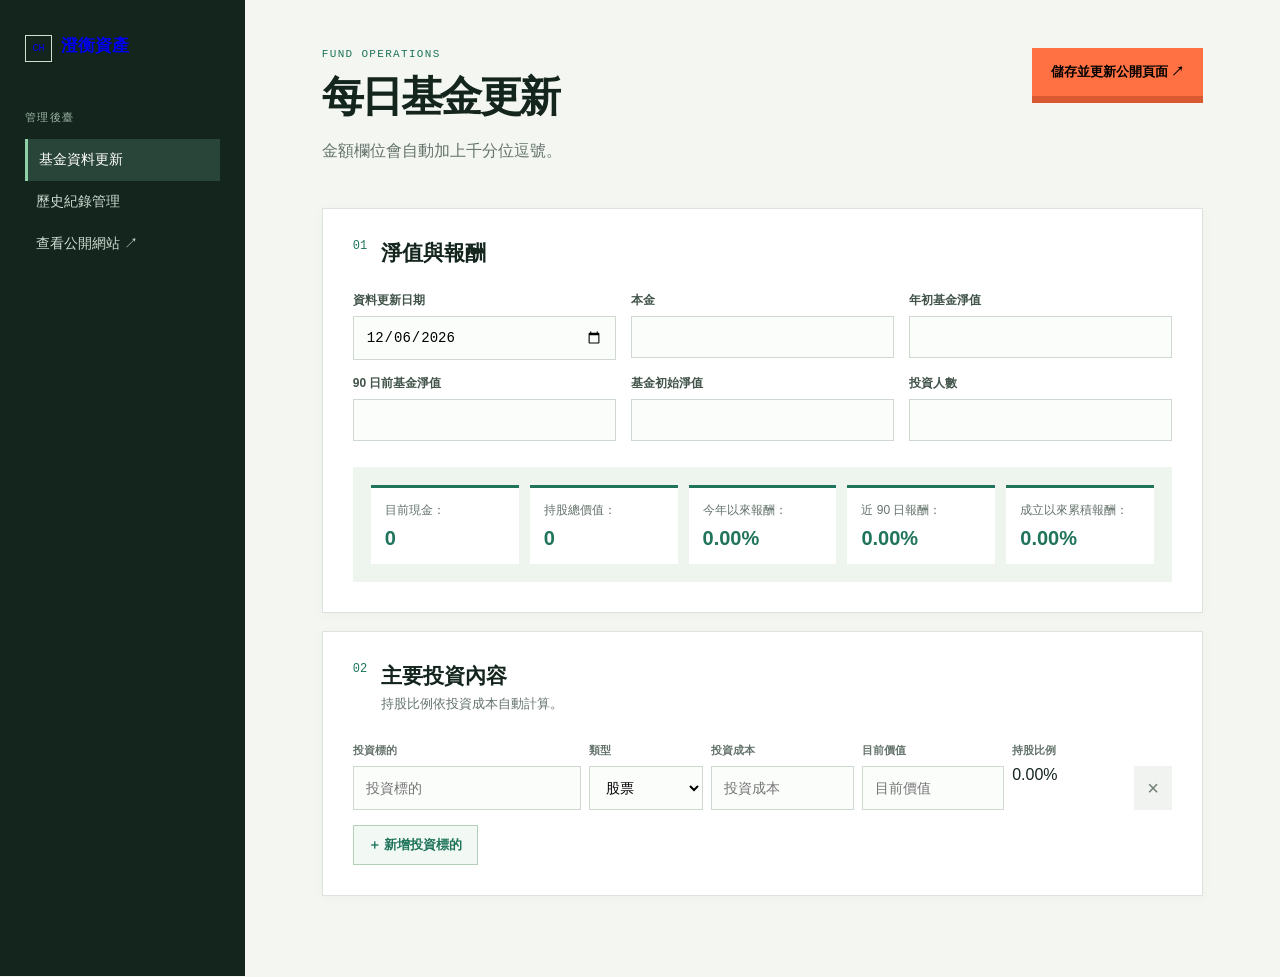
==== admin.html @ 63295f81 "Initial fund investment website" ====
<!doctype html><html lang="zh-Hant"><head><meta charset="UTF-8"><meta name="viewport" content="width=device-width,initial-scale=1"><title>基金資料更新｜後臺</title><link rel="stylesheet" href="admin.css"></head><body><aside><a class="brand" href="index.html"><i>CH</i>澄衡資產</a><p>管理後臺</p><nav><a class="active" href="admin.html">基金資料更新</a><a href="history.html">歷史紀錄管理</a><a href="index.html" target="_blank">查看公開網站 ↗</a></nav></aside><main id="overview"><header><div><p class="eyebrow">FUND OPERATIONS</p><h1>每日基金更新</h1><p>金額欄位會自動加上千分位逗號。</p></div><button form="fund-form" class="save">儲存並更新公開頁面 ↗</button></header><form id="fund-form"><section><div class="section-title"><span>01</span><div><h2>淨值與報酬</h2></div></div><div class="grid"><label>資料更新日期<input name="updatedAt" type="date" required></label><label>目前基金淨值<input name="nav" type="number" step="0.01" required></label><label>本金<input class="money" name="principal" inputmode="decimal" required></label><label>年初基金淨值<input name="yearStartNav" type="number" step="0.01" required></label><label>90 日前基金淨值<input name="nav90" type="number" step="0.01" required></label><label>基金初始淨值<input name="initialNav" type="number" step="0.01" required></label><label>投資人數<input name="investors" type="number" required></label></div><div class="calculated"><div>目前現金：<strong id="cash-output">—</strong></div><div>持股總價值：<strong id="stock-output">—</strong></div><div>今年以來報酬：<strong id="ytd-output">—</strong></div><div>近 90 日報酬：<strong id="return90-output">—</strong></div><div>成立以來累積報酬：<strong id="total-output">—</strong></div></div></section><section><div class="section-title"><span>02</span><div><h2>主要投資內容</h2><p>持股比例依投資成本自動計算。</p></div></div><div class="holding headers"><span>投資標的</span><span>類型</span><span>投資成本</span><span>目前價值</span><span>持股比例</span><span></span></div><div id="holdings"></div><button type="button" class="add" id="add-holding">＋ 新增投資標的</button></section></form></main><template id="holding-template"><div class="holding"><input name="holdingName" placeholder="投資標的" required><select name="holdingType"><option>股票</option><option>權證</option><option>債券</option><option>基金</option><option>現金</option><option>其他</option></select><input class="money" name="holdingCost" inputmode="decimal" placeholder="投資成本" required><input class="money" name="holdingValue" inputmode="decimal" placeholder="目前價值" required><output class="weight">—</output><button type="button">×</button></div></template><script src="admin.js"></script></body></html>
---- admin.css ----
:root{--ink:#13251d;--paper:#f4f6f2;--line:#dce3dc;--green:#1f745b;--orange:#ff7142;--muted:#64736b}*{box-sizing:border-box}body{margin:0;background:var(--paper);color:var(--ink);font-family:'Noto Sans TC',Arial,sans-serif;display:grid;grid-template-columns:245px 1fr}aside{min-height:100vh;padding:34px 25px;background:var(--ink);color:#f1f7f2}.brand{font-size:17px;font-weight:700;text-decoration:none}.brand i{display:inline-grid;place-items:center;width:27px;height:27px;margin-right:9px;border:1px solid #cbe2d0;font:10px monospace;font-style:normal}aside p{margin:48px 0 14px;color:#9fb5a5;font-size:11px;letter-spacing:.12em}nav a{display:block;padding:12px 11px;color:#cedbd1;text-decoration:none;font-size:14px}nav .active{background:#294438;color:#fff;border-left:3px solid #8fd1a7}main{max-width:1280px;padding:48px 6vw 80px}header{display:flex;align-items:flex-start;justify-content:space-between;margin-bottom:30px}.eyebrow{margin:0 0 9px;color:var(--green);font:11px monospace;letter-spacing:.12em}h1{margin:0;font-size:42px;letter-spacing:-.06em}header p:last-child{color:var(--muted)}.save{border:0;background:var(--orange);padding:15px 19px;font-weight:700;cursor:pointer;box-shadow:0 7px 0 #d95a31}section{margin-top:18px;padding:30px;background:#fff;border:1px solid var(--line);box-shadow:0 2px 12px #19291d08}.section-title{display:flex;gap:14px;align-items:start}.section-title>span{color:var(--green);font:12px monospace}.section-title h2{margin:0;font-size:21px}.section-title p{margin:5px 0;color:var(--muted);font-size:13px}.grid{display:grid;grid-template-columns:repeat(3,1fr);gap:15px;margin-top:25px}label{font-size:12px;font-weight:700;color:#42544a}input,select{display:block;width:100%;margin-top:7px;padding:12px;border:1px solid #cfd9d0;background:#fbfdfb;font-size:14px}.calculated{display:grid;grid-template-columns:repeat(5,1fr);gap:11px;margin-top:26px;padding:18px;background:#edf5ee}.calculated div{padding:14px;background:#fff;border-top:3px solid var(--green);font-size:12px;color:var(--muted)}.calculated strong{display:block;margin-top:8px;color:var(--green);font-size:20px}.holding{display:grid;grid-template-columns:2fr 1fr 1.25fr 1.25fr 1fr 38px;gap:8px;margin-top:8px}.holding input,.holding select{margin:0}.headers{margin-top:25px;color:var(--muted);font-size:11px;font-weight:700}.holding button{border:0;background:#f0f3ef;color:#6f7d73;font-size:20px;cursor:pointer}.add{margin-top:15px;padding:10px 14px;border:1px solid #b3cfba;background:#f2f8f3;color:var(--green);font-weight:700;cursor:pointer}.history-panel{margin-top:18px}.history-list{margin-top:22px;border-top:1px solid var(--line)}.history-row{display:grid;grid-template-columns:1.2fr 1fr 1fr auto;gap:14px;align-items:center;padding:15px 4px;border-bottom:1px solid var(--line);font-size:13px}.history-row strong{display:block;font-size:15px}.history-row small{color:var(--muted)}.history-actions{display:flex;gap:8px}.history-actions button{padding:8px 10px;border:1px solid #b3cfba;background:#f2f8f3;color:var(--green);font-weight:700;cursor:pointer}.history-actions .delete{border-color:#efb9a8;background:#fff3ef;color:#b84727}.history-empty{color:var(--muted)}@media(max-width:850px){body{display:block}aside{min-height:0;padding:20px}aside p,nav{display:none}main{padding:35px 5vw}header{display:block}.save{margin-top:18px}.grid,.calculated{grid-template-columns:1fr 1fr}.holding{grid-template-columns:1fr 1fr}.headers{display:none}.history-row{grid-template-columns:1fr}.history-actions{margin-top:4px}}
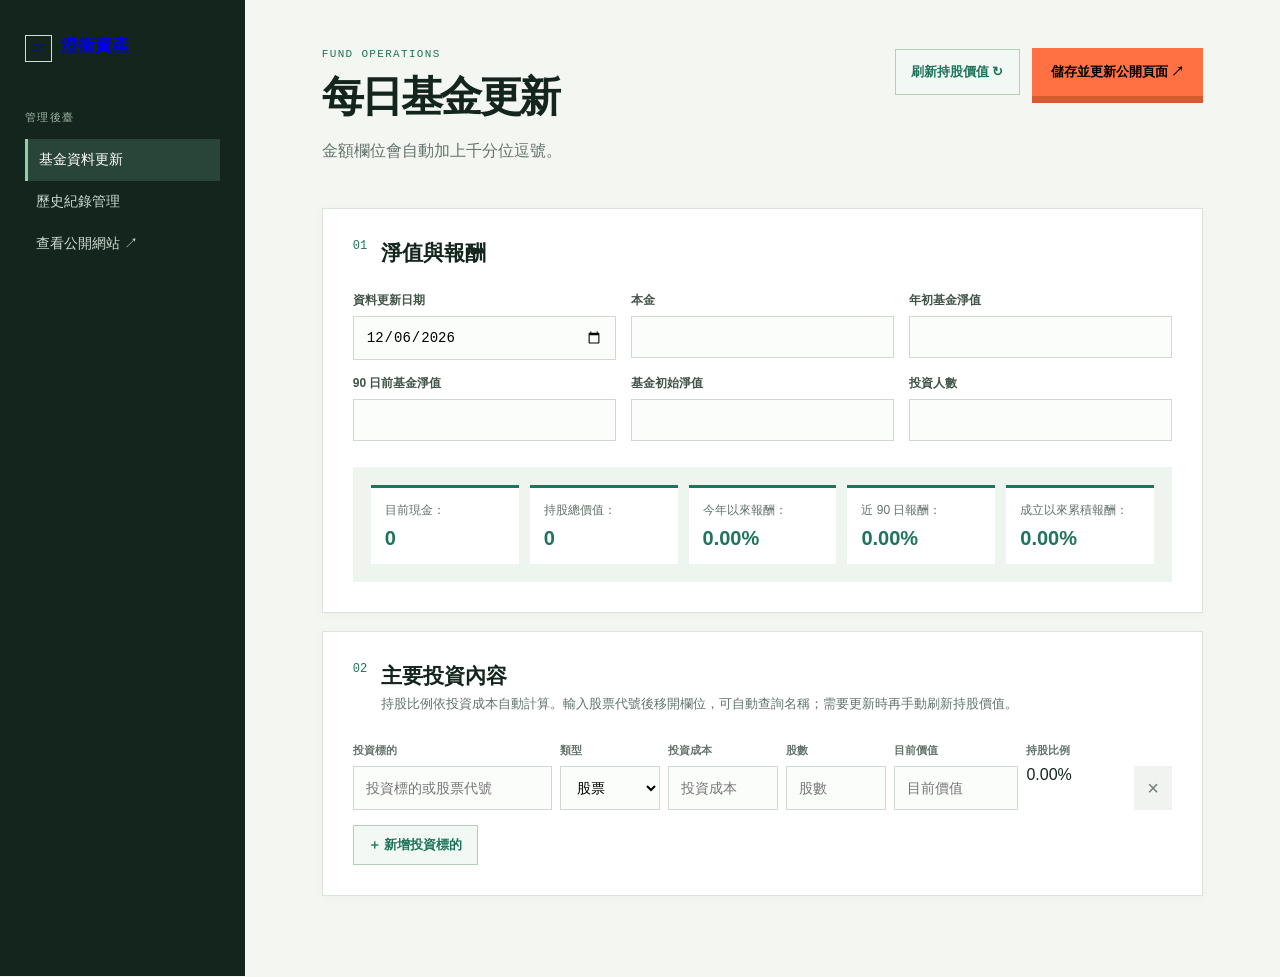
==== commit 468b4ad8: "Add stock lookup and manual price refresh" ====
--- a/admin.html
+++ b/admin.html
@@ -1 +1,37 @@
-<!doctype html><html lang="zh-Hant"><head><meta charset="UTF-8"><meta name="viewport" content="width=device-width,initial-scale=1"><title>基金資料更新｜後臺</title><link rel="stylesheet" href="admin.css"></head><body><aside><a class="brand" href="index.html"><i>CH</i>澄衡資產</a><p>管理後臺</p><nav><a class="active" href="admin.html">基金資料更新</a><a href="history.html">歷史紀錄管理</a><a href="index.html" target="_blank">查看公開網站 ↗</a></nav></aside><main id="overview"><header><div><p class="eyebrow">FUND OPERATIONS</p><h1>每日基金更新</h1><p>金額欄位會自動加上千分位逗號。</p></div><button form="fund-form" class="save">儲存並更新公開頁面 ↗</button></header><form id="fund-form"><section><div class="section-title"><span>01</span><div><h2>淨值與報酬</h2></div></div><div class="grid"><label>資料更新日期<input name="updatedAt" type="date" required></label><label>目前基金淨值<input name="nav" type="number" step="0.01" required></label><label>本金<input class="money" name="principal" inputmode="decimal" required></label><label>年初基金淨值<input name="yearStartNav" type="number" step="0.01" required></label><label>90 日前基金淨值<input name="nav90" type="number" step="0.01" required></label><label>基金初始淨值<input name="initialNav" type="number" step="0.01" required></label><label>投資人數<input name="investors" type="number" required></label></div><div class="calculated"><div>目前現金：<strong id="cash-output">—</strong></div><div>持股總價值：<strong id="stock-output">—</strong></div><div>今年以來報酬：<strong id="ytd-output">—</strong></div><div>近 90 日報酬：<strong id="return90-output">—</strong></div><div>成立以來累積報酬：<strong id="total-output">—</strong></div></div></section><section><div class="section-title"><span>02</span><div><h2>主要投資內容</h2><p>持股比例依投資成本自動計算。</p></div></div><div class="holding headers"><span>投資標的</span><span>類型</span><span>投資成本</span><span>目前價值</span><span>持股比例</span><span></span></div><div id="holdings"></div><button type="button" class="add" id="add-holding">＋ 新增投資標的</button></section></form></main><template id="holding-template"><div class="holding"><input name="holdingName" placeholder="投資標的" required><select name="holdingType"><option>股票</option><option>權證</option><option>債券</option><option>基金</option><option>現金</option><option>其他</option></select><input class="money" name="holdingCost" inputmode="decimal" placeholder="投資成本" required><input class="money" name="holdingValue" inputmode="decimal" placeholder="目前價值" required><output class="weight">—</output><button type="button">×</button></div></template><script src="admin.js"></script></body></html>
+<!doctype html>
+<html lang="zh-Hant">
+<head>
+  <meta charset="UTF-8">
+  <meta name="viewport" content="width=device-width,initial-scale=1">
+  <title>基金資料更新｜後臺</title>
+  <link rel="stylesheet" href="admin.css">
+  <link rel="stylesheet" href="stock-lookup.css">
+</head>
+<body>
+  <aside>
+    <a class="brand" href="index.html"><i>CH</i>澄衡資產</a>
+    <p>管理後臺</p>
+    <nav><a class="active" href="admin.html">基金資料更新</a><a href="history.html">歷史紀錄管理</a><a href="index.html" target="_blank">查看公開網站 ↗</a></nav>
+  </aside>
+  <main id="overview">
+    <header><div><p class="eyebrow">FUND OPERATIONS</p><h1>每日基金更新</h1><p>金額欄位會自動加上千分位逗號。</p></div><div class="header-actions"><button type="button" class="refresh" id="refresh-holdings">刷新持股價值 ↻</button><button form="fund-form" class="save">儲存並更新公開頁面 ↗</button></div></header>
+    <form id="fund-form">
+      <section>
+        <div class="section-title"><span>01</span><div><h2>淨值與報酬</h2></div></div>
+        <div class="grid">
+          <label>資料更新日期<input name="updatedAt" type="date" required></label><label>目前基金淨值<input name="nav" type="number" step="0.01" required></label><label>本金<input class="money" name="principal" inputmode="decimal" required></label><label>年初基金淨值<input name="yearStartNav" type="number" step="0.01" required></label><label>90 日前基金淨值<input name="nav90" type="number" step="0.01" required></label><label>基金初始淨值<input name="initialNav" type="number" step="0.01" required></label><label>投資人數<input name="investors" type="number" required></label>
+        </div>
+        <div class="calculated"><div>目前現金：<strong id="cash-output">—</strong></div><div>持股總價值：<strong id="stock-output">—</strong></div><div>今年以來報酬：<strong id="ytd-output">—</strong></div><div>近 90 日報酬：<strong id="return90-output">—</strong></div><div>成立以來累積報酬：<strong id="total-output">—</strong></div></div>
+      </section>
+      <section>
+        <div class="section-title"><span>02</span><div><h2>主要投資內容</h2><p>持股比例依投資成本自動計算。輸入股票代號後移開欄位，可自動查詢名稱；需要更新時再手動刷新持股價值。</p></div></div>
+        <div class="holding headers"><span>投資標的</span><span>類型</span><span>投資成本</span><span>股數</span><span>目前價值</span><span>持股比例</span><span></span></div>
+        <div id="holdings"></div><button type="button" class="add" id="add-holding">＋ 新增投資標的</button>
+      </section>
+    </form>
+  </main>
+  <template id="holding-template"><div class="holding"><input name="holdingName" placeholder="投資標的或股票代號" required><select name="holdingType"><option>股票</option><option>權證</option><option>債券</option><option>基金</option><option>現金</option><option>其他</option></select><input class="money" name="holdingCost" inputmode="decimal" placeholder="投資成本" required><input name="holdingQuantity" type="number" min="0" step="any" inputmode="decimal" placeholder="股數"><input class="money" name="holdingValue" inputmode="decimal" placeholder="目前價值" required><output class="weight">—</output><button type="button">×</button></div></template>
+  <script src="admin.js"></script>
+  <script src="stock-lookup.js"></script>
+</body>
+</html>
--- a/stock-lookup.css
+++ b/stock-lookup.css
@@ -0,0 +1,7 @@
+.header-actions { display: flex; gap: 12px; align-items: center; }
+.refresh { border: 1px solid #b3cfba; background: #f2f8f3; color: var(--green); padding: 13px 15px; font-weight: 700; cursor: pointer; }
+.refresh:disabled { opacity: .65; cursor: wait; }
+.holding { position: relative; grid-template-columns: 2fr 1fr 1.1fr 1fr 1.25fr 1fr 38px; }
+.stock-lookup-result { grid-column: 1 / 2; min-height: 16px; margin-top: -4px; color: var(--green); font-size: 11px; font-weight: 700; }
+.stock-lookup-result.is-error { color: #b84727; font-weight: 500; }
+@media(max-width:850px) { .header-actions { margin-top: 18px; flex-wrap: wrap; } .holding { grid-template-columns: 1fr 1fr; } }
